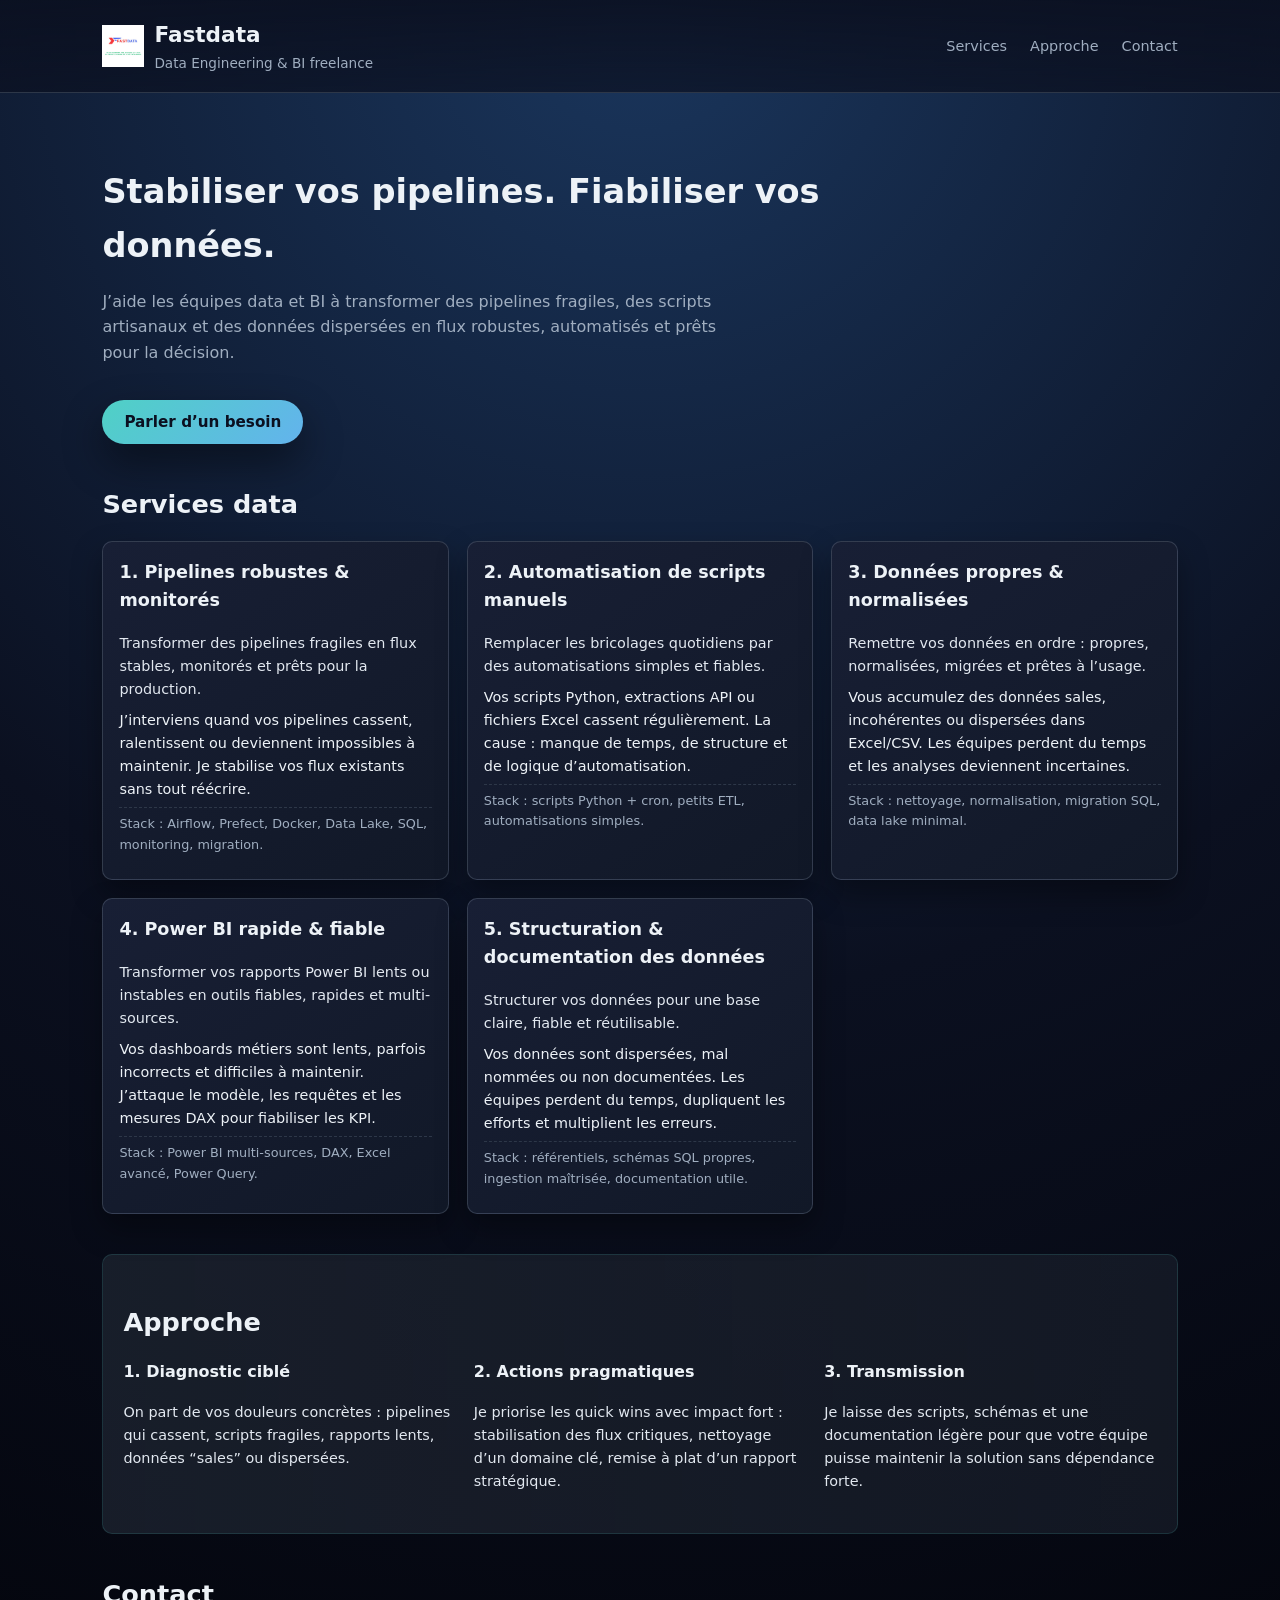
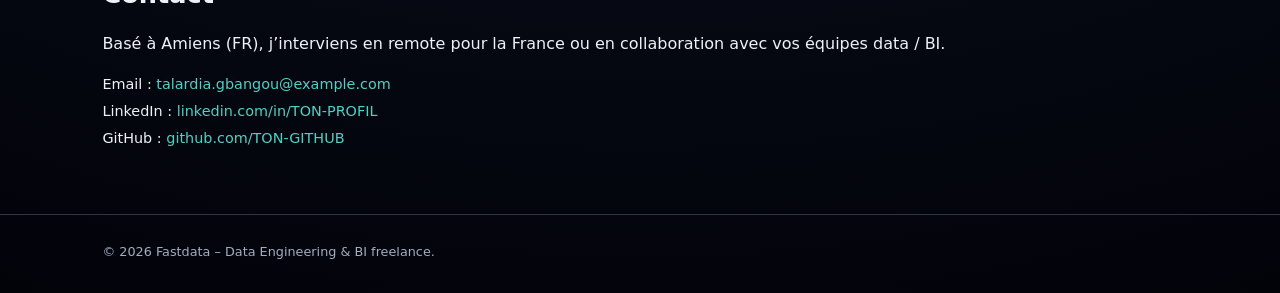
==== index.html @ d0aa490f "Add files via upload" ====
<!DOCTYPE html>
<html lang="fr">
<head>
  <meta charset="UTF-8">
  <title>Fastdata - Services Data</title>
  <meta name="viewport" content="width=device-width, initial-scale=1">
  <meta name="description" content="Portfolio de services data engineering et BI par Fastdata. Pipelines robustes, automatisation, qualité de données, Power BI, structuration.">
  <link rel="stylesheet" href="styles.css">
</head>
<body>
  <header class="site-header">
    <div class="logo-title">
      <img src="assets/fastdata-logo.png" alt="Fastdata" class="logo">
      <div>
        <h1>Fastdata</h1>
        <p class="subtitle">Data Engineering & BI freelance</p>
      </div>
    </div>
    <nav class="nav">
      <a href="#services">Services</a>
      <a href="#approach">Approche</a>
      <a href="#contact">Contact</a>
    </nav>
  </header>

  <main>
    <!-- Hero -->
    <section class="hero">
      <h2>Stabiliser vos pipelines. Fiabiliser vos données.</h2>
      <p>
        J’aide les équipes data et BI à transformer des pipelines fragiles, des scripts artisanaux
        et des données dispersées en flux robustes, automatisés et prêts pour la décision.
      </p>
      <a href="#contact" class="btn-primary">Parler d’un besoin</a>
    </section>

    <!-- Services -->
    <section id="services" class="section">
      <h2>Services data</h2>

      <div class="service-grid">
        <!-- Service 1 -->
        <article class="service-card">
          <h3>1. Pipelines robustes & monitorés</h3>
          <p class="tagline">
            Transformer des pipelines fragiles en flux stables, monitorés et prêts pour la production.
          </p>
          <p>
            J’interviens quand vos pipelines cassent, ralentissent ou deviennent impossibles à maintenir.
            Je stabilise vos flux existants sans tout réécrire.
          </p>
          <p class="stack">
            Stack : Airflow, Prefect, Docker, Data Lake, SQL, monitoring, migration.
          </p>
        </article>

        <!-- Service 2 -->
        <article class="service-card">
          <h3>2. Automatisation de scripts manuels</h3>
          <p class="tagline">
            Remplacer les bricolages quotidiens par des automatisations simples et fiables.
          </p>
          <p>
            Vos scripts Python, extractions API ou fichiers Excel cassent régulièrement.
            La cause : manque de temps, de structure et de logique d’automatisation.
          </p>
          <p class="stack">
            Stack : scripts Python + cron, petits ETL, automatisations simples.
          </p>
        </article>

        <!-- Service 3 -->
        <article class="service-card">
          <h3>3. Données propres & normalisées</h3>
          <p class="tagline">
            Remettre vos données en ordre : propres, normalisées, migrées et prêtes à l’usage.
          </p>
          <p>
            Vous accumulez des données sales, incohérentes ou dispersées dans Excel/CSV.
            Les équipes perdent du temps et les analyses deviennent incertaines.
          </p>
          <p class="stack">
            Stack : nettoyage, normalisation, migration SQL, data lake minimal.
          </p>
        </article>

        <!-- Service 4 -->
        <article class="service-card">
          <h3>4. Power BI rapide & fiable</h3>
          <p class="tagline">
            Transformer vos rapports Power BI lents ou instables en outils fiables, rapides et multi-sources.
          </p>
          <p>
            Vos dashboards métiers sont lents, parfois incorrects et difficiles à maintenir.
            J’attaque le modèle, les requêtes et les mesures DAX pour fiabiliser les KPI.
          </p>
          <p class="stack">
            Stack : Power BI multi-sources, DAX, Excel avancé, Power Query.
          </p>
        </article>

        <!-- Service 5 -->
        <article class="service-card">
          <h3>5. Structuration & documentation des données</h3>
          <p class="tagline">
            Structurer vos données pour une base claire, fiable et réutilisable.
          </p>
          <p>
            Vos données sont dispersées, mal nommées ou non documentées.
            Les équipes perdent du temps, dupliquent les efforts et multiplient les erreurs.
          </p>
          <p class="stack">
            Stack : référentiels, schémas SQL propres, ingestion maîtrisée, documentation utile.
          </p>
        </article>
      </div>
    </section>

    <!-- Approach -->
    <section id="approach" class="section section-alt">
      <h2>Approche</h2>
      <div class="approach-grid">
        <div>
          <h3>1. Diagnostic ciblé</h3>
          <p>
            On part de vos douleurs concrètes : pipelines qui cassent, scripts fragiles,
            rapports lents, données “sales” ou dispersées.
          </p>
        </div>
        <div>
          <h3>2. Actions pragmatiques</h3>
          <p>
            Je priorise les quick wins avec impact fort : stabilisation des flux critiques,
            nettoyage d’un domaine clé, remise à plat d’un rapport stratégique.
          </p>
        </div>
        <div>
          <h3>3. Transmission</h3>
          <p>
            Je laisse des scripts, schémas et une documentation légère pour que votre équipe
            puisse maintenir la solution sans dépendance forte.
          </p>
        </div>
      </div>
    </section>

    <!-- Contact -->
    <section id="contact" class="section">
      <h2>Contact</h2>
      <p>
        Basé à Amiens (FR), j’interviens en remote pour la France ou en collaboration avec vos équipes data / BI.
      </p>
      <ul class="contact-list">
        <li>Email : <a href="mailto:talardia.gbangou@example.com">talardia.gbangou@example.com</a></li>
        <li>LinkedIn : <a href="https://linkedin.com/in/TON-PROFIL" target="_blank">linkedin.com/in/TON-PROFIL</a></li>
        <li>GitHub : <a href="https://github.com/TON-GITHUB" target="_blank">github.com/TON-GITHUB</a></li>
      </ul>
    </section>
  </main>

  <footer class="site-footer">
    <p>© <span id="year"></span> Fastdata – Data Engineering & BI freelance.</p>
  </footer>

  <script>
    document.getElementById('year').textContent = new Date().getFullYear();
  </script>
</body>
</html>
---- styles.css ----
:root {
  --bg: #0b1020;
  --bg-alt: #121729;
  --card: #181f35;
  --accent: #4fd1c5;
  --accent-soft: rgba(79, 209, 197, 0.15);
  --text: #edf2f7;
  --muted: #a0aec0;
  --border: #2d3748;
  --radius: 10px;
  --shadow: 0 18px 40px rgba(0, 0, 0, 0.45);
  --font-main: system-ui, -apple-system, BlinkMacSystemFont, "Segoe UI", sans-serif;
}

*,
*::before,
*::after {
  box-sizing: border-box;
}

body {
  margin: 0;
  font-family: var(--font-main);
  background: radial-gradient(circle at top, #1a365d 0, #0b1020 50%, #020309 100%);
  color: var(--text);
  line-height: 1.6;
}

/* Layout */

.site-header {
  display: flex;
  justify-content: space-between;
  align-items: center;
  padding: 18px 8vw;
  border-bottom: 1px solid var(--border);
  position: sticky;
  top: 0;
  z-index: 10;
  backdrop-filter: blur(14px);
  background: linear-gradient(to bottom, rgba(11, 16, 32, 0.9), rgba(11, 16, 32, 0.7));
}

.logo-title {
  display: flex;
  align-items: center;
  gap: 10px;
}

.logo {
  width: 42px;
  height: 42px;
  object-fit: contain;
}

h1 {
  font-size: 1.35rem;
  margin: 0;
}

.subtitle {
  margin: 0;
  font-size: 0.85rem;
  color: var(--muted);
}

.nav a {
  color: var(--muted);
  text-decoration: none;
  margin-left: 18px;
  font-size: 0.9rem;
}

.nav a:hover {
  color: var(--accent);
}

main {
  padding: 32px 8vw 60px;
}

/* Hero */

.hero {
  max-width: 780px;
  margin: 40px 0 32px;
}

.hero h2 {
  font-size: 2.1rem;
  margin-bottom: 10px;
}

.hero p {
  color: var(--muted);
  max-width: 640px;
}

.btn-primary {
  display: inline-block;
  margin-top: 18px;
  padding: 10px 22px;
  border-radius: 999px;
  background: linear-gradient(135deg, var(--accent), #63b3ed);
  color: #0b1020;
  text-decoration: none;
  font-weight: 600;
  font-size: 0.95rem;
  box-shadow: var(--shadow);
}

/* Sections */

.section {
  margin-top: 40px;
}

.section h2 {
  font-size: 1.6rem;
  margin-bottom: 16px;
}

.section-alt {
  background: linear-gradient(to right, rgba(26, 32, 44, 0.9), rgba(26, 32, 44, 0.65));
  padding: 26px 20px;
  border-radius: var(--radius);
  border: 1px solid rgba(79, 209, 197, 0.15);
}

/* Services */

.service-grid {
  display: grid;
  grid-template-columns: repeat(auto-fit, minmax(260px, 1fr));
  gap: 18px;
}

.service-card {
  background: linear-gradient(145deg, var(--card), #111827);
  border-radius: var(--radius);
  padding: 16px 16px 18px;
  border: 1px solid rgba(148, 163, 184, 0.25);
  box-shadow: 0 14px 30px rgba(0, 0, 0, 0.35);
}

.service-card h3 {
  margin-top: 0;
  font-size: 1.1rem;
}

.service-card .tagline {
  font-weight: 500;
  color: #e2e8f0;
  margin-bottom: 8px;
}

.service-card p {
  font-size: 0.9rem;
  margin: 0 0 6px;
}

.service-card .stack {
  font-size: 0.8rem;
  color: var(--muted);
  border-top: 1px dashed var(--border);
  padding-top: 6px;
}

/* Approach */

.approach-grid {
  display: grid;
  grid-template-columns: repeat(auto-fit, minmax(220px, 1fr));
  gap: 18px;
}

.approach-grid h3 {
  margin-top: 0;
  font-size: 1rem;
}

.approach-grid p {
  font-size: 0.9rem;
  color: #e2e8f0;
}

/* Contact */

.contact-list {
  list-style: none;
  padding: 0;
  margin: 10px 0 0;
  font-size: 0.9rem;
}

.contact-list li {
  margin-bottom: 4px;
}

.contact-list a {
  color: var(--accent);
  text-decoration: none;
}

.contact-list a:hover {
  text-decoration: underline;
}

/* Footer */

.site-footer {
  border-top: 1px solid var(--border);
  padding: 14px 8vw 18px;
  font-size: 0.8rem;
  color: var(--muted);
}

/* Responsive */

@media (max-width: 720px) {
  .site-header {
    flex-direction: column;
    align-items: flex-start;
    gap: 10px;
  }

  .nav a {
    margin-left: 0;
    margin-right: 14px;
  }

  .hero h2 {
    font-size: 1.7rem;
  }
}
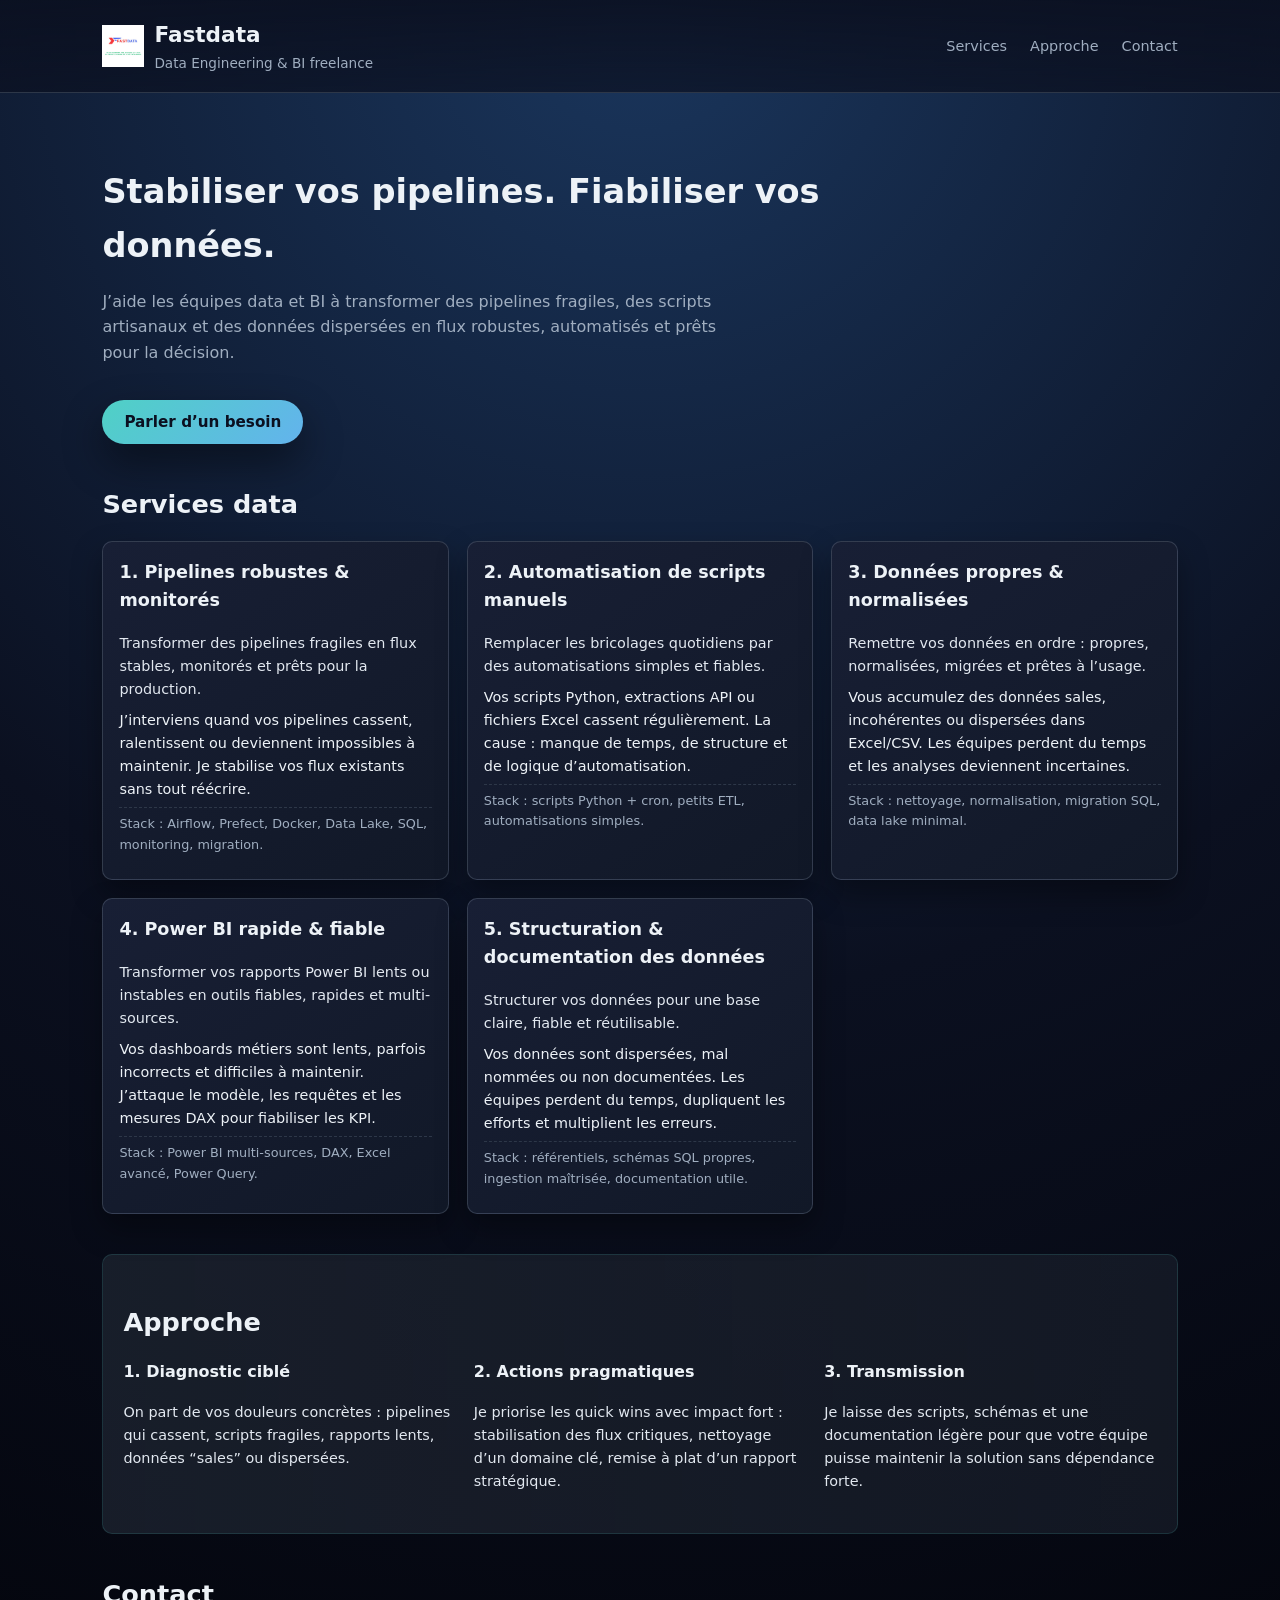
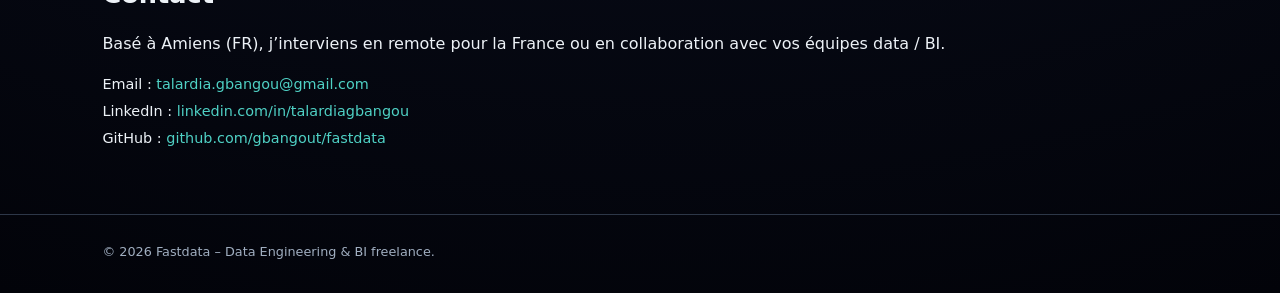
==== commit fa162e22: "Replace old content in index.html with new content" ====
--- a/index.html
+++ b/index.html
@@ -151,9 +151,9 @@
         Basé à Amiens (FR), j’interviens en remote pour la France ou en collaboration avec vos équipes data / BI.
       </p>
       <ul class="contact-list">
-        <li>Email : <a href="mailto:talardia.gbangou@example.com">talardia.gbangou@example.com</a></li>
-        <li>LinkedIn : <a href="https://linkedin.com/in/TON-PROFIL" target="_blank">linkedin.com/in/TON-PROFIL</a></li>
-        <li>GitHub : <a href="https://github.com/TON-GITHUB" target="_blank">github.com/TON-GITHUB</a></li>
+        <li>Email : <a href="mailto:talardia.gbangou@gmail.com">talardia.gbangou@gmail.com</a></li>
+        <li>LinkedIn : <a href="https://linkedin.com/in/talardiagbangou" target="_blank">linkedin.com/in/talardiagbangou</a></li>
+        <li>GitHub : <a href="https://github.com/gbangout/fastdata" target="_blank">github.com/gbangout/fastdata</a></li>
       </ul>
     </section>
   </main>
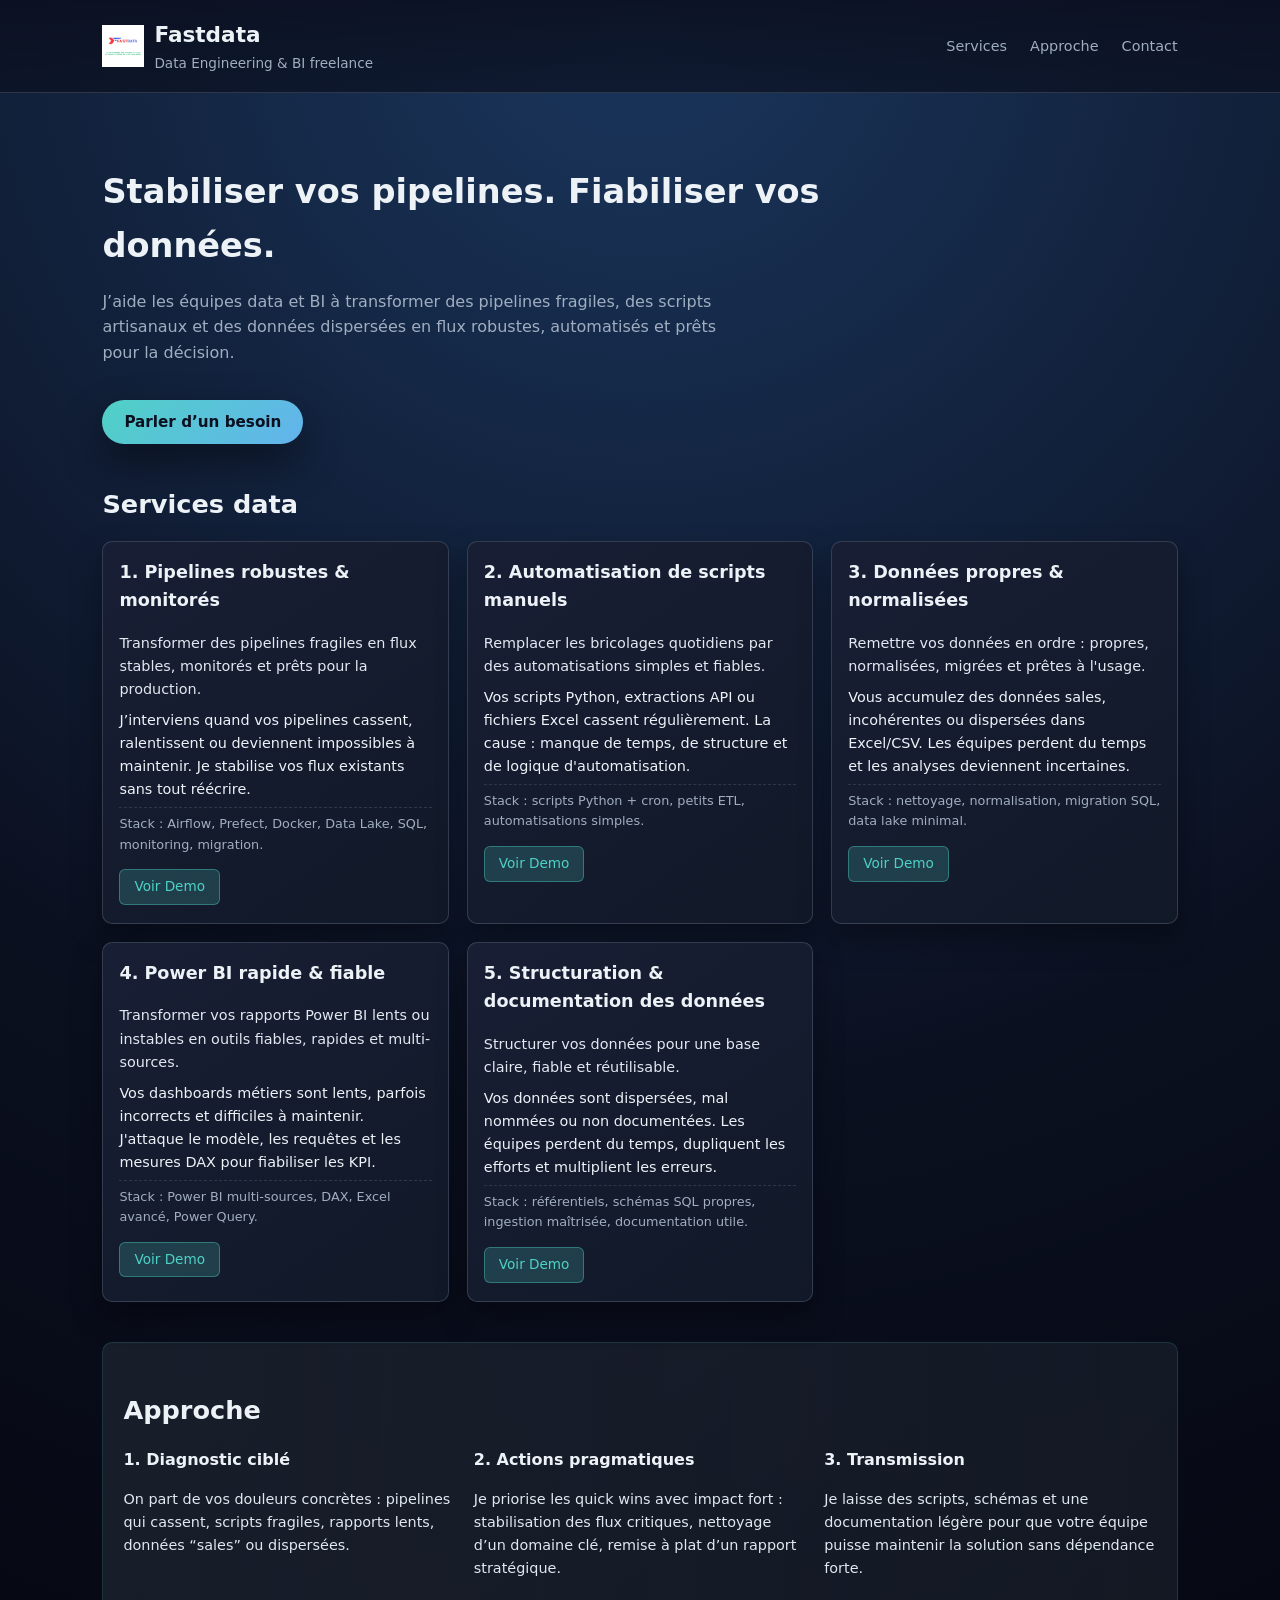
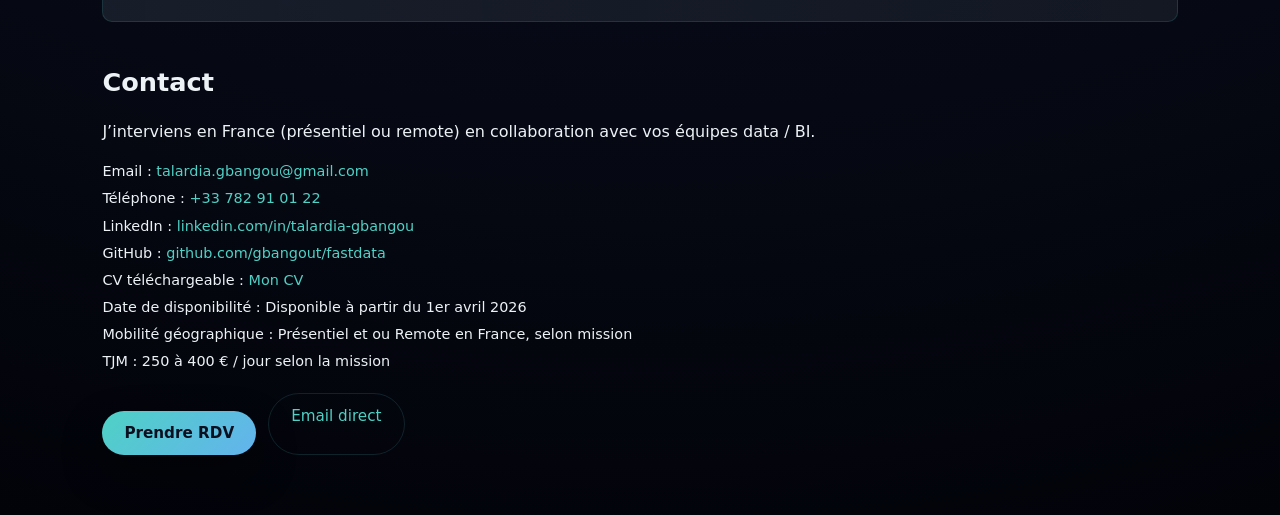
==== commit d9309104: "Add files via upload" ====
--- a/index.html
+++ b/index.html
@@ -34,87 +34,93 @@
       <a href="#contact" class="btn-primary">Parler d’un besoin</a>
     </section>
 
-    <!-- Services -->
-    <section id="services" class="section">
-      <h2>Services data</h2>
 
-      <div class="service-grid">
-        <!-- Service 1 -->
-        <article class="service-card">
-          <h3>1. Pipelines robustes & monitorés</h3>
-          <p class="tagline">
-            Transformer des pipelines fragiles en flux stables, monitorés et prêts pour la production.
-          </p>
-          <p>
-            J’interviens quand vos pipelines cassent, ralentissent ou deviennent impossibles à maintenir.
-            Je stabilise vos flux existants sans tout réécrire.
-          </p>
-          <p class="stack">
-            Stack : Airflow, Prefect, Docker, Data Lake, SQL, monitoring, migration.
-          </p>
-        </article>
+<!-- Services -->
+<section id="services" class="section">
+  <h2>Services data</h2>
 
-        <!-- Service 2 -->
-        <article class="service-card">
-          <h3>2. Automatisation de scripts manuels</h3>
-          <p class="tagline">
-            Remplacer les bricolages quotidiens par des automatisations simples et fiables.
-          </p>
-          <p>
-            Vos scripts Python, extractions API ou fichiers Excel cassent régulièrement.
-            La cause : manque de temps, de structure et de logique d’automatisation.
-          </p>
-          <p class="stack">
-            Stack : scripts Python + cron, petits ETL, automatisations simples.
-          </p>
-        </article>
+  <div class="service-grid">
+    <!-- Service 1 -->
+    <article class="service-card">
+      <h3>1. Pipelines robustes & monitorés</h3>
+      <p class="tagline">
+        Transformer des pipelines fragiles en flux stables, monitorés et prêts pour la production.
+      </p>
+      <p>
+        J’interviens quand vos pipelines cassent, ralentissent ou deviennent impossibles à maintenir.
+        Je stabilise vos flux existants sans tout réécrire.
+      </p>
+      <p class="stack">
+        Stack : Airflow, Prefect, Docker, Data Lake, SQL, monitoring, migration.
+      </p>
+      <a href="projet.html#service1" class="btn-demo">Voir Demo</a>
+    </article>
 
-        <!-- Service 3 -->
-        <article class="service-card">
-          <h3>3. Données propres & normalisées</h3>
-          <p class="tagline">
-            Remettre vos données en ordre : propres, normalisées, migrées et prêtes à l’usage.
-          </p>
-          <p>
-            Vous accumulez des données sales, incohérentes ou dispersées dans Excel/CSV.
-            Les équipes perdent du temps et les analyses deviennent incertaines.
-          </p>
-          <p class="stack">
-            Stack : nettoyage, normalisation, migration SQL, data lake minimal.
-          </p>
-        </article>
+    <!-- Service 2 -->
+    <article class="service-card">
+      <h3>2. Automatisation de scripts manuels</h3>
+      <p class="tagline">
+        Remplacer les bricolages quotidiens par des automatisations simples et fiables.
+      </p>
+      <p>
+        Vos scripts Python, extractions API ou fichiers Excel cassent régulièrement.
+        La cause : manque de temps, de structure et de logique d'automatisation.
+      </p>
+      <p class="stack">
+        Stack : scripts Python + cron, petits ETL, automatisations simples.
+      </p>
+      <a href="projet.html#service2" class="btn-demo">Voir Demo</a>
+    </article>
 
-        <!-- Service 4 -->
-        <article class="service-card">
-          <h3>4. Power BI rapide & fiable</h3>
-          <p class="tagline">
-            Transformer vos rapports Power BI lents ou instables en outils fiables, rapides et multi-sources.
-          </p>
-          <p>
-            Vos dashboards métiers sont lents, parfois incorrects et difficiles à maintenir.
-            J’attaque le modèle, les requêtes et les mesures DAX pour fiabiliser les KPI.
-          </p>
-          <p class="stack">
-            Stack : Power BI multi-sources, DAX, Excel avancé, Power Query.
-          </p>
-        </article>
+    <!-- Service 3 -->
+    <article class="service-card">
+      <h3>3. Données propres & normalisées</h3>
+      <p class="tagline">
+        Remettre vos données en ordre : propres, normalisées, migrées et prêtes à l'usage.
+      </p>
+      <p>
+        Vous accumulez des données sales, incohérentes ou dispersées dans Excel/CSV.
+        Les équipes perdent du temps et les analyses deviennent incertaines.
+      </p>
+      <p class="stack">
+        Stack : nettoyage, normalisation, migration SQL, data lake minimal.
+      </p>
+      <a href="projet.html#service3" class="btn-demo">Voir Demo</a>
+    </article>
 
-        <!-- Service 5 -->
-        <article class="service-card">
-          <h3>5. Structuration & documentation des données</h3>
-          <p class="tagline">
-            Structurer vos données pour une base claire, fiable et réutilisable.
-          </p>
-          <p>
-            Vos données sont dispersées, mal nommées ou non documentées.
-            Les équipes perdent du temps, dupliquent les efforts et multiplient les erreurs.
-          </p>
-          <p class="stack">
-            Stack : référentiels, schémas SQL propres, ingestion maîtrisée, documentation utile.
-          </p>
-        </article>
-      </div>
-    </section>
+    <!-- Service 4 -->
+    <article class="service-card">
+      <h3>4. Power BI rapide & fiable</h3>
+      <p class="tagline">
+        Transformer vos rapports Power BI lents ou instables en outils fiables, rapides et multi-sources.
+      </p>
+      <p>
+        Vos dashboards métiers sont lents, parfois incorrects et difficiles à maintenir.
+        J'attaque le modèle, les requêtes et les mesures DAX pour fiabiliser les KPI.
+      </p>
+      <p class="stack">
+        Stack : Power BI multi-sources, DAX, Excel avancé, Power Query.
+      </p>
+      <a href="projet.html#service4" class="btn-demo">Voir Demo</a>
+    </article>
+
+    <!-- Service 5 -->
+    <article class="service-card">
+      <h3>5. Structuration & documentation des données</h3>
+      <p class="tagline">
+        Structurer vos données pour une base claire, fiable et réutilisable.
+      </p>
+      <p>
+        Vos données sont dispersées, mal nommées ou non documentées.
+        Les équipes perdent du temps, dupliquent les efforts et multiplient les erreurs.
+      </p>
+      <p class="stack">
+        Stack : référentiels, schémas SQL propres, ingestion maîtrisée, documentation utile.
+      </p>
+      <a href="projet.html#service5" class="btn-demo">Voir Demo</a>
+    </article>
+  </div>
+</section>
 
     <!-- Approach -->
     <section id="approach" class="section section-alt">
@@ -144,26 +150,27 @@
       </div>
     </section>
 
-    <!-- Contact -->
-    <section id="contact" class="section">
-      <h2>Contact</h2>
-      <p>
-        Basé à Amiens (FR), j’interviens en remote pour la France ou en collaboration avec vos équipes data / BI.
-      </p>
-      <ul class="contact-list">
-        <li>Email : <a href="mailto:talardia.gbangou@gmail.com">talardia.gbangou@gmail.com</a></li>
-        <li>LinkedIn : <a href="https://linkedin.com/in/talardiagbangou" target="_blank">linkedin.com/in/talardiagbangou</a></li>
-        <li>GitHub : <a href="https://github.com/gbangout/fastdata" target="_blank">github.com/gbangout/fastdata</a></li>
-      </ul>
-    </section>
-  </main>
+<!-- Contact -->
+<section id="contact" class="section">
+  <h2>Contact</h2>
+  <p>
+    J’interviens en France (présentiel ou remote) en collaboration avec vos équipes data / BI.
+  </p>
 
-  <footer class="site-footer">
-    <p>© <span id="year"></span> Fastdata – Data Engineering & BI freelance.</p>
-  </footer>
+  <ul class="contact-list">
+    <li>Email : <a href="mailto:talardia.gbangou@gmail.com">talardia.gbangou@gmail.com</a></li>
+    <li>Téléphone : <a href="tel:+33782910122">+33 782 91 01 22</a></li>
+    <li>LinkedIn : <a href="https://linkedin.com/in/talardiagbangou" target="_blank">linkedin.com/in/talardia-gbangou</a></li>
+    <li>GitHub : <a href="https://github.com/gbangout/fastdata" target="_blank">github.com/gbangout/fastdata</a></li>
+    <li>CV téléchargeable : <a href="assets/CV_Talardia_GBANGOU_Consultant_Data_Technique.pdf" target="_blank" download>Mon CV</a></li>
+    <li>Date de disponibilité : Disponible à partir du 1er avril 2026</li>
+    <li>Mobilité géographique : Présentiel et ou Remote en France, selon mission</li>
+    <li>TJM : 250 à 400 € / jour selon la mission</li>
+  </ul>
 
-  <script>
-    document.getElementById('year').textContent = new Date().getFullYear();
-  </script>
-</body>
-</html>
+  <div class="cta-buttons">
+    <a href="https://cal.com/talardia-gbangou-cxmkxx" class="btn-primary" target="_blank">Prendre RDV</a>
+    <a href="mailto:talardia.gbangou@gmail.com" class="btn-secondary">Email direct</a>
+  </div>
+</section>
+
--- a/styles.css
+++ b/styles.css
@@ -233,3 +233,125 @@
     font-size: 1.7rem;
   }
 }
+
+/* Boutons Demo + RDV */
+.btn-demo {
+  display: inline-block;
+  margin-top: 8px;
+  padding: 6px 14px;
+  background: rgba(79, 209, 197, 0.2);
+  color: var(--accent);
+  text-decoration: none;
+  border: 1px solid rgba(79, 209, 197, 0.4);
+  border-radius: 6px;
+  font-size: 0.85rem;
+  font-weight: 500;
+}
+
+.btn-demo:hover {
+  background: var(--accent-soft);
+  border-color: var(--accent);
+}
+
+.cta-buttons {
+  display: flex;
+  gap: 12px;
+  margin-top: 20px;
+  flex-wrap: wrap;
+}
+
+.btn-secondary {
+  padding: 10px 22px;
+  border-radius: 999px;
+  background: transparent;
+  color: var(--accent);
+  text-decoration: none;
+  font-weight: 500;
+  border: 1px solid var(--accent-soft);
+  font-size: 0.95rem;
+}
+
+.btn-secondary:hover {
+  background: var(--accent-soft);
+}
+
+/* Projets Demo */
+.project-section {
+  max-width: 900px;
+  margin: 0 auto 60px;
+}
+
+.project-demo {
+  background: linear-gradient(145deg, var(--card), #111827);
+  border-radius: var(--radius);
+  padding: 24px;
+  border: 1px solid rgba(148, 163, 184, 0.25);
+}
+
+.demo-before-after {
+  display: grid;
+  grid-template-columns: 1fr auto 1fr;
+  gap: 20px;
+  align-items: start;
+  margin-bottom: 16px;
+}
+
+.demo-item {
+  background: rgba(79, 209, 197, 0.05);
+  padding: 16px;
+  border-radius: 8px;
+  border-left: 4px solid var(--accent);
+}
+
+.demo-item h3 {
+  margin: 0 0 12px;
+  font-size: 1rem;
+}
+
+.demo-item ul {
+  margin: 0;
+  padding-left: 0;
+  list-style: none;
+}
+
+.demo-item li {
+  padding: 4px 0;
+  font-size: 0.9rem;
+}
+
+.demo-arrow {
+  font-size: 1.8rem;
+  color: var(--accent);
+  font-weight: bold;
+  align-self: center;
+  margin: 0 8px;
+}
+
+.demo-result {
+  font-size: 1rem;
+  font-weight: 600;
+  color: var(--accent);
+  margin: 0;
+}
+
+/* Responsive projets */
+@media (max-width: 720px) {
+  .demo-before-after {
+    grid-template-columns: 1fr;
+    gap: 16px;
+  }
+  
+  .demo-arrow {
+    display: none;
+  }
+  
+  .cta-buttons {
+    flex-direction: column;
+    align-items: stretch;
+  }
+  
+  .btn-primary, .btn-secondary {
+    text-align: center;
+  }
+}
+
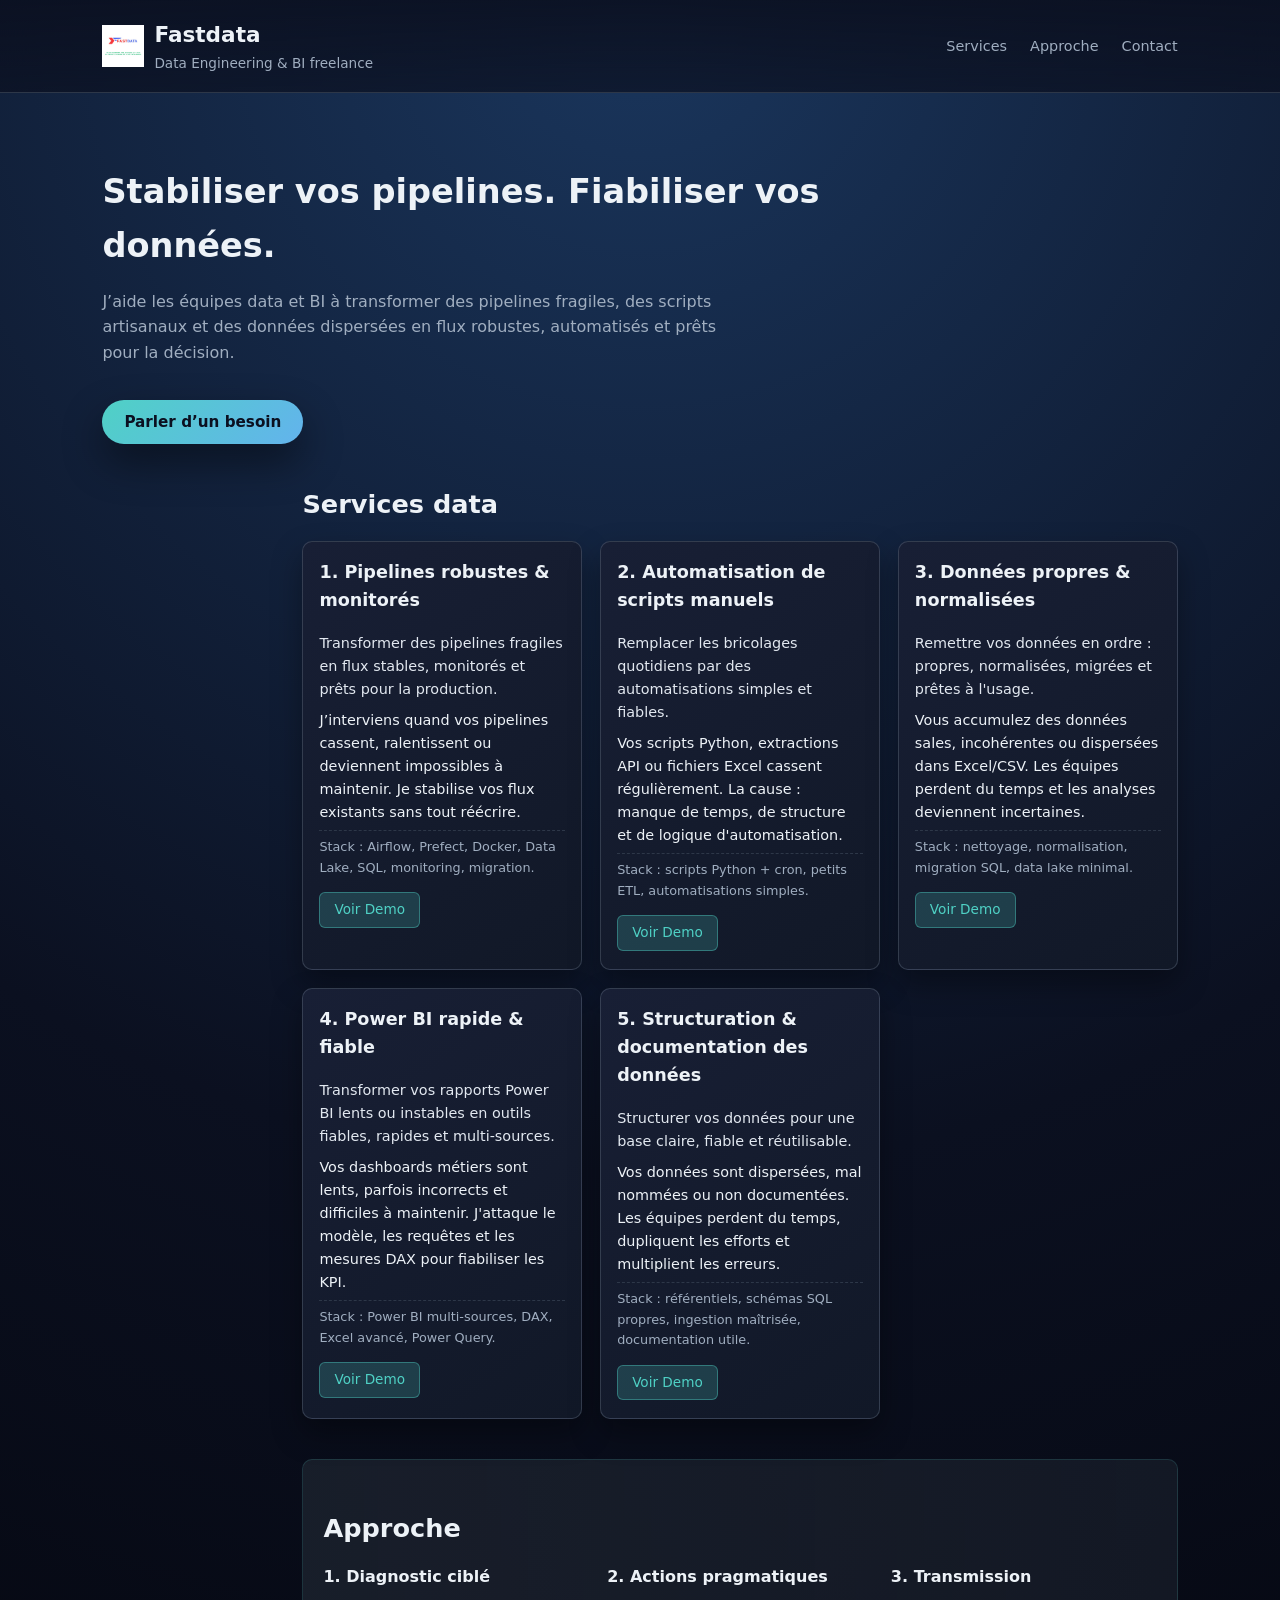
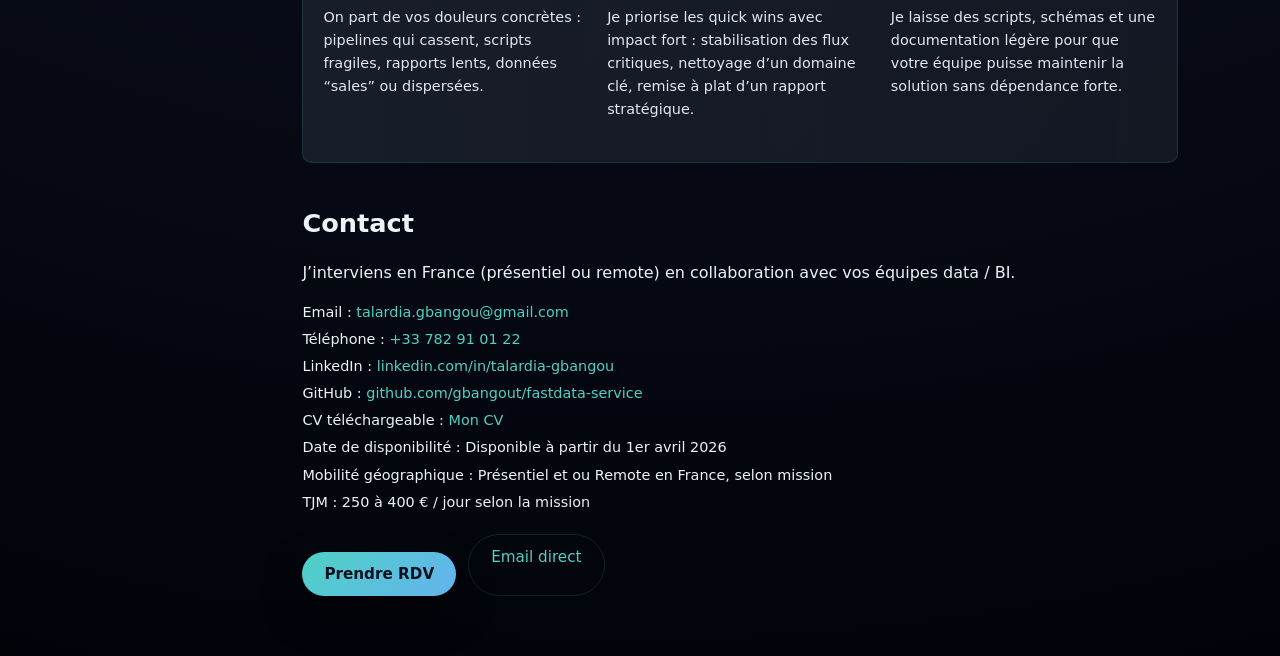
==== commit 2b607458: "Restore index.html content with proper formatting" ====
--- a/index.html
+++ b/index.html
@@ -161,7 +161,7 @@
     <li>Email : <a href="mailto:talardia.gbangou@gmail.com">talardia.gbangou@gmail.com</a></li>
     <li>Téléphone : <a href="tel:+33782910122">+33 782 91 01 22</a></li>
     <li>LinkedIn : <a href="https://linkedin.com/in/talardiagbangou" target="_blank">linkedin.com/in/talardia-gbangou</a></li>
-    <li>GitHub : <a href="https://github.com/gbangout/fastdata" target="_blank">github.com/gbangout/fastdata</a></li>
+    <li>GitHub : <a href="https://github.com/gbangout/fastdata-service" target="_blank">github.com/gbangout/fastdata-service</a></li>
     <li>CV téléchargeable : <a href="assets/CV_Talardia_GBANGOU_Consultant_Data_Technique.pdf" target="_blank" download>Mon CV</a></li>
     <li>Date de disponibilité : Disponible à partir du 1er avril 2026</li>
     <li>Mobilité géographique : Présentiel et ou Remote en France, selon mission</li>
--- a/styles.css
+++ b/styles.css
@@ -355,3 +355,38 @@
   }
 }
 
+.toggle-btn {
+  margin-top: 10px;
+  margin-left: 200px;
+  background: transparent;
+  border: 1px solid var(--border);
+  color: var(--text);
+  padding: 6px 10px;
+  border-radius: 6px;
+  cursor: pointer;
+}
+
+.code-block {
+  max-height: 0;
+  overflow: hidden;
+  transition: 0.3s ease;
+  margin-top: 10px;
+  margin-left: 200px;
+}
+
+.code-block.open {
+  max-height: 300px;
+}
+
+pre {
+  background: #020617;
+  padding: 12px;
+  padding-left: 200px;
+  border-radius: 6px;
+  font-size: 0.85rem;
+  overflow-x: auto;
+}
+
+.section {
+  margin-left: 200px;
+}
